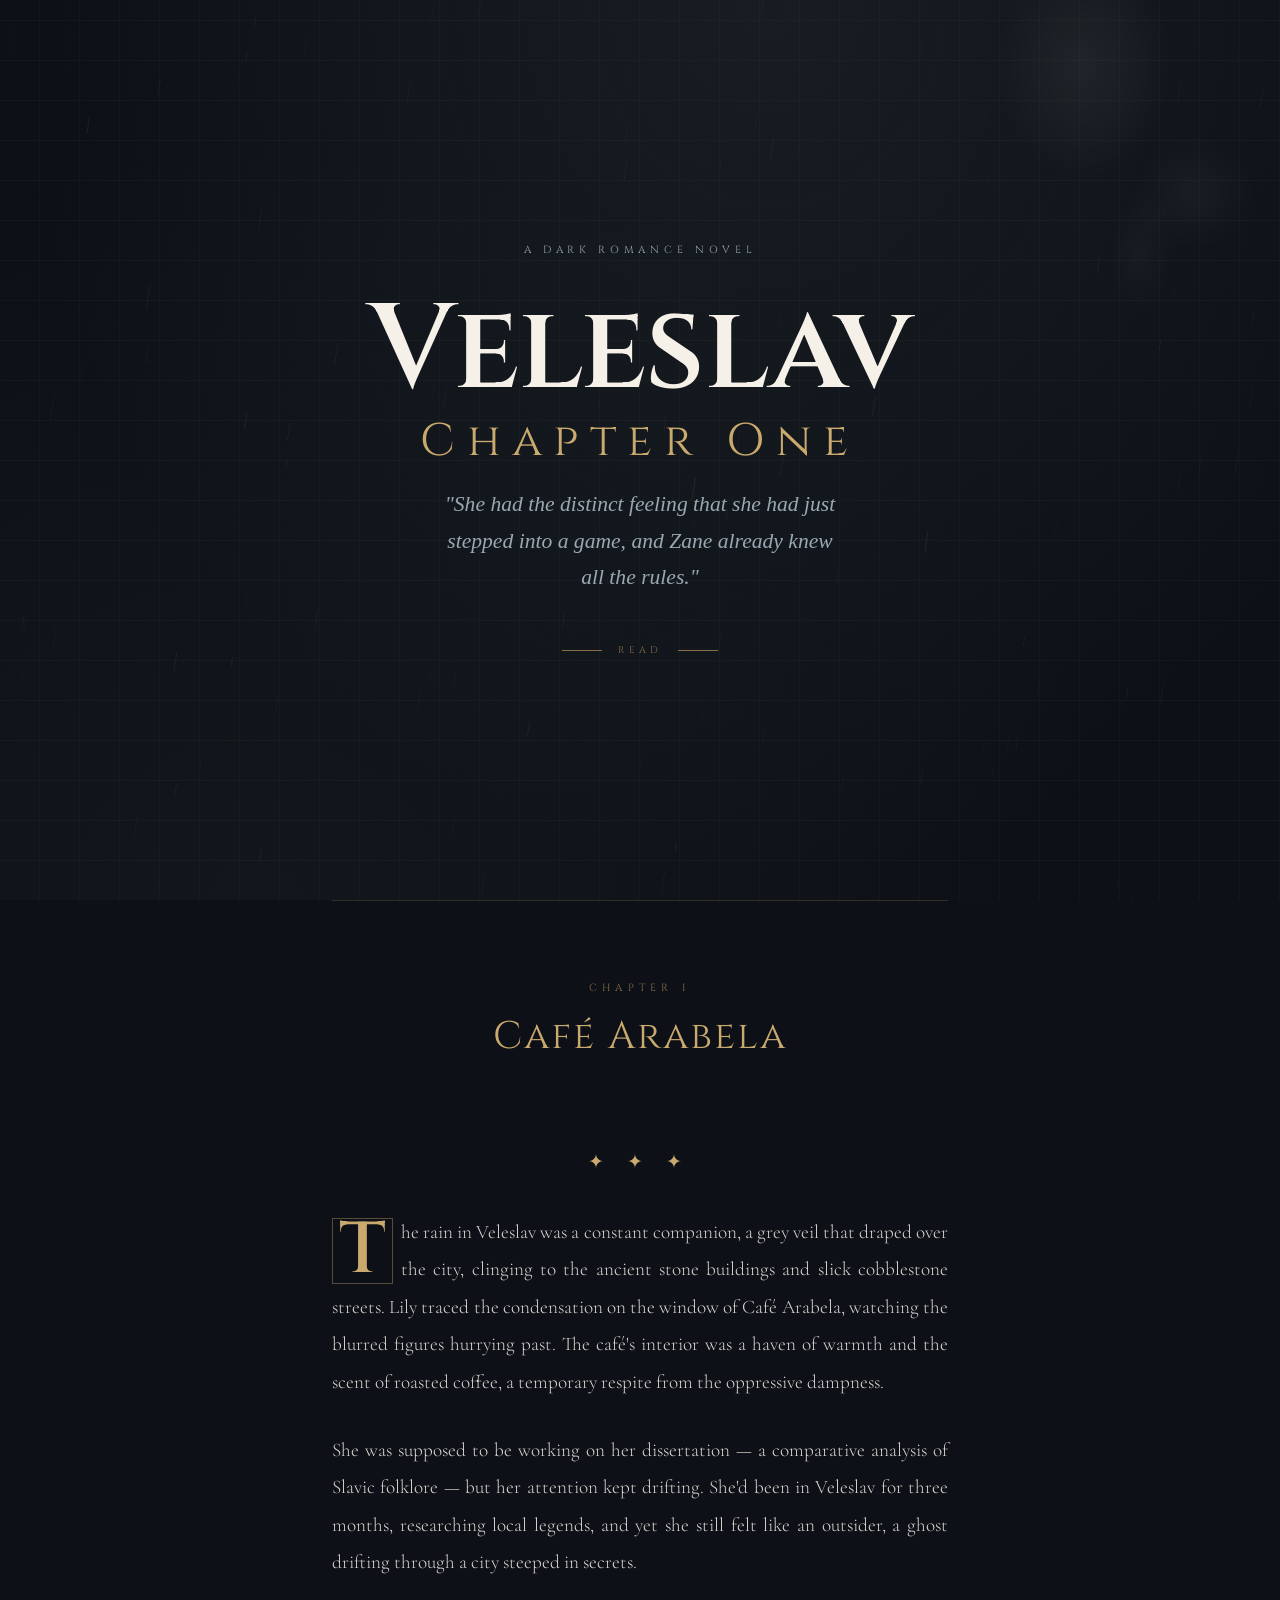
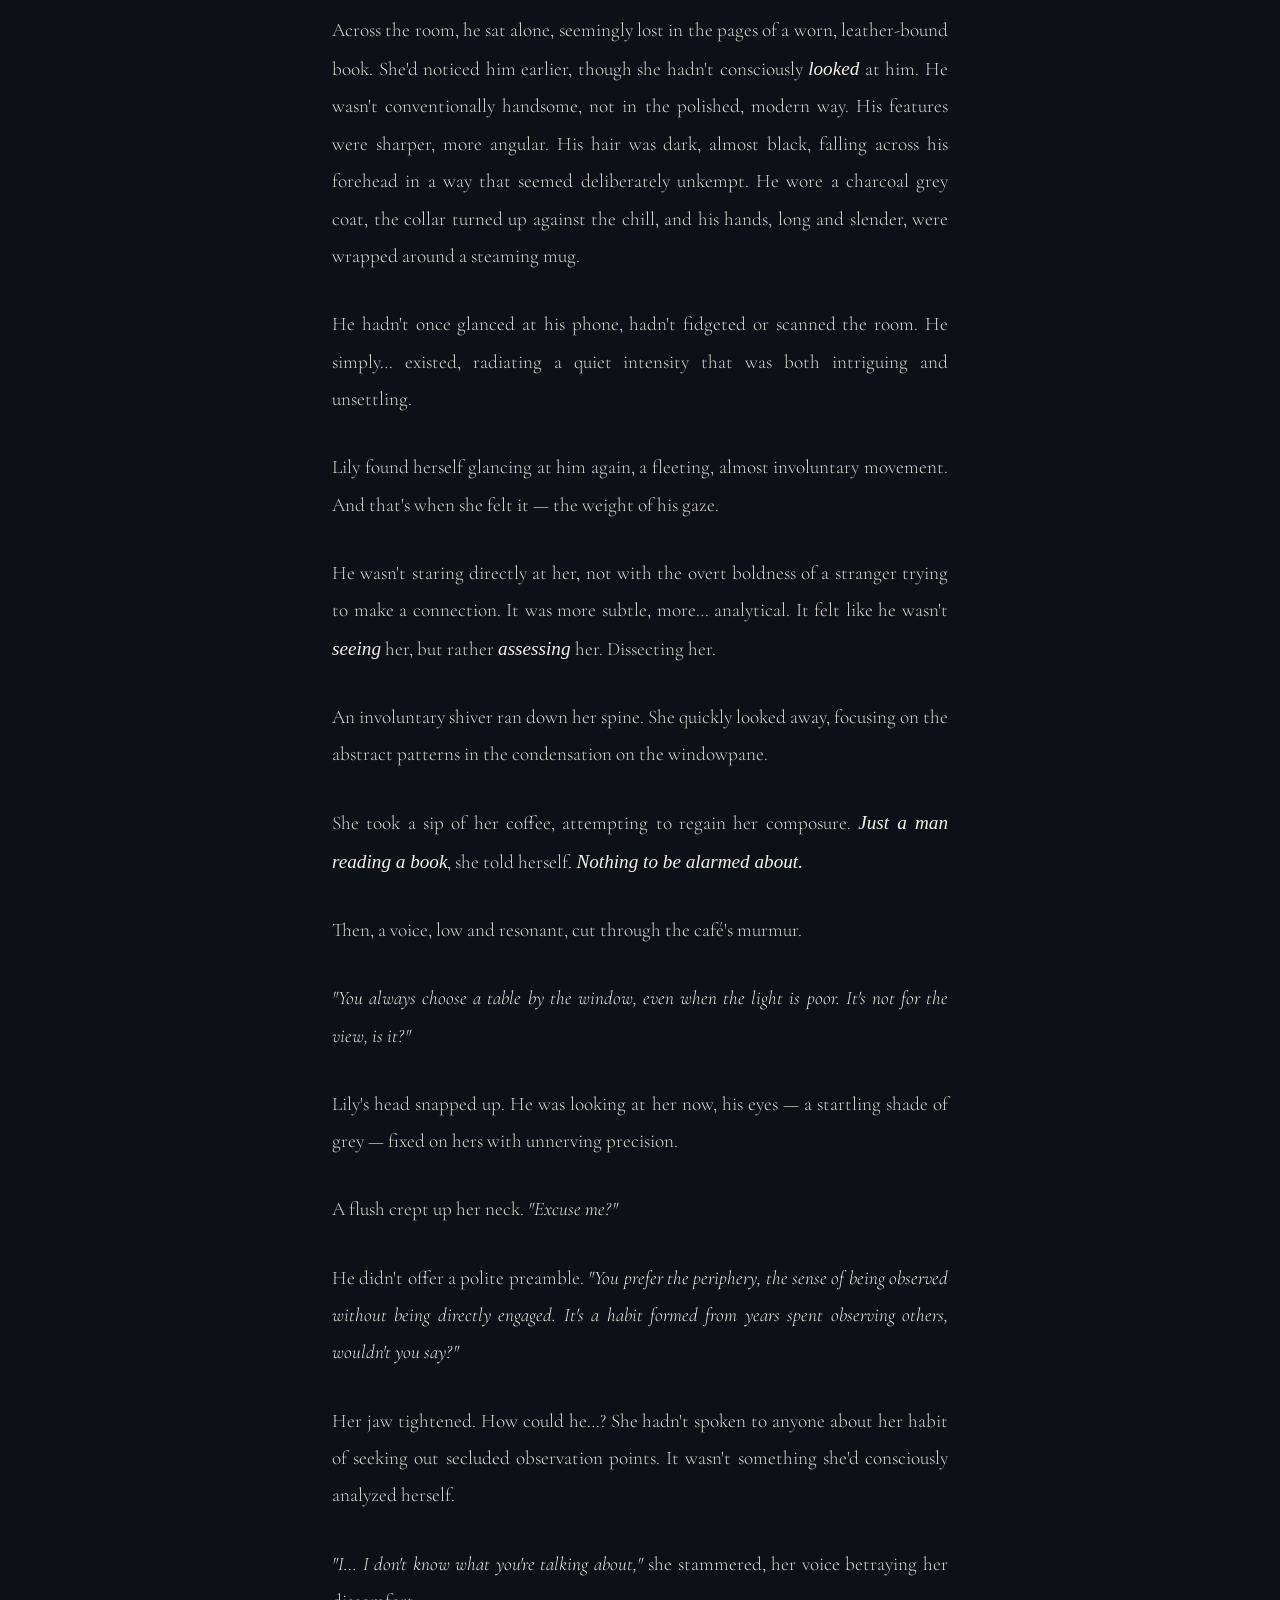
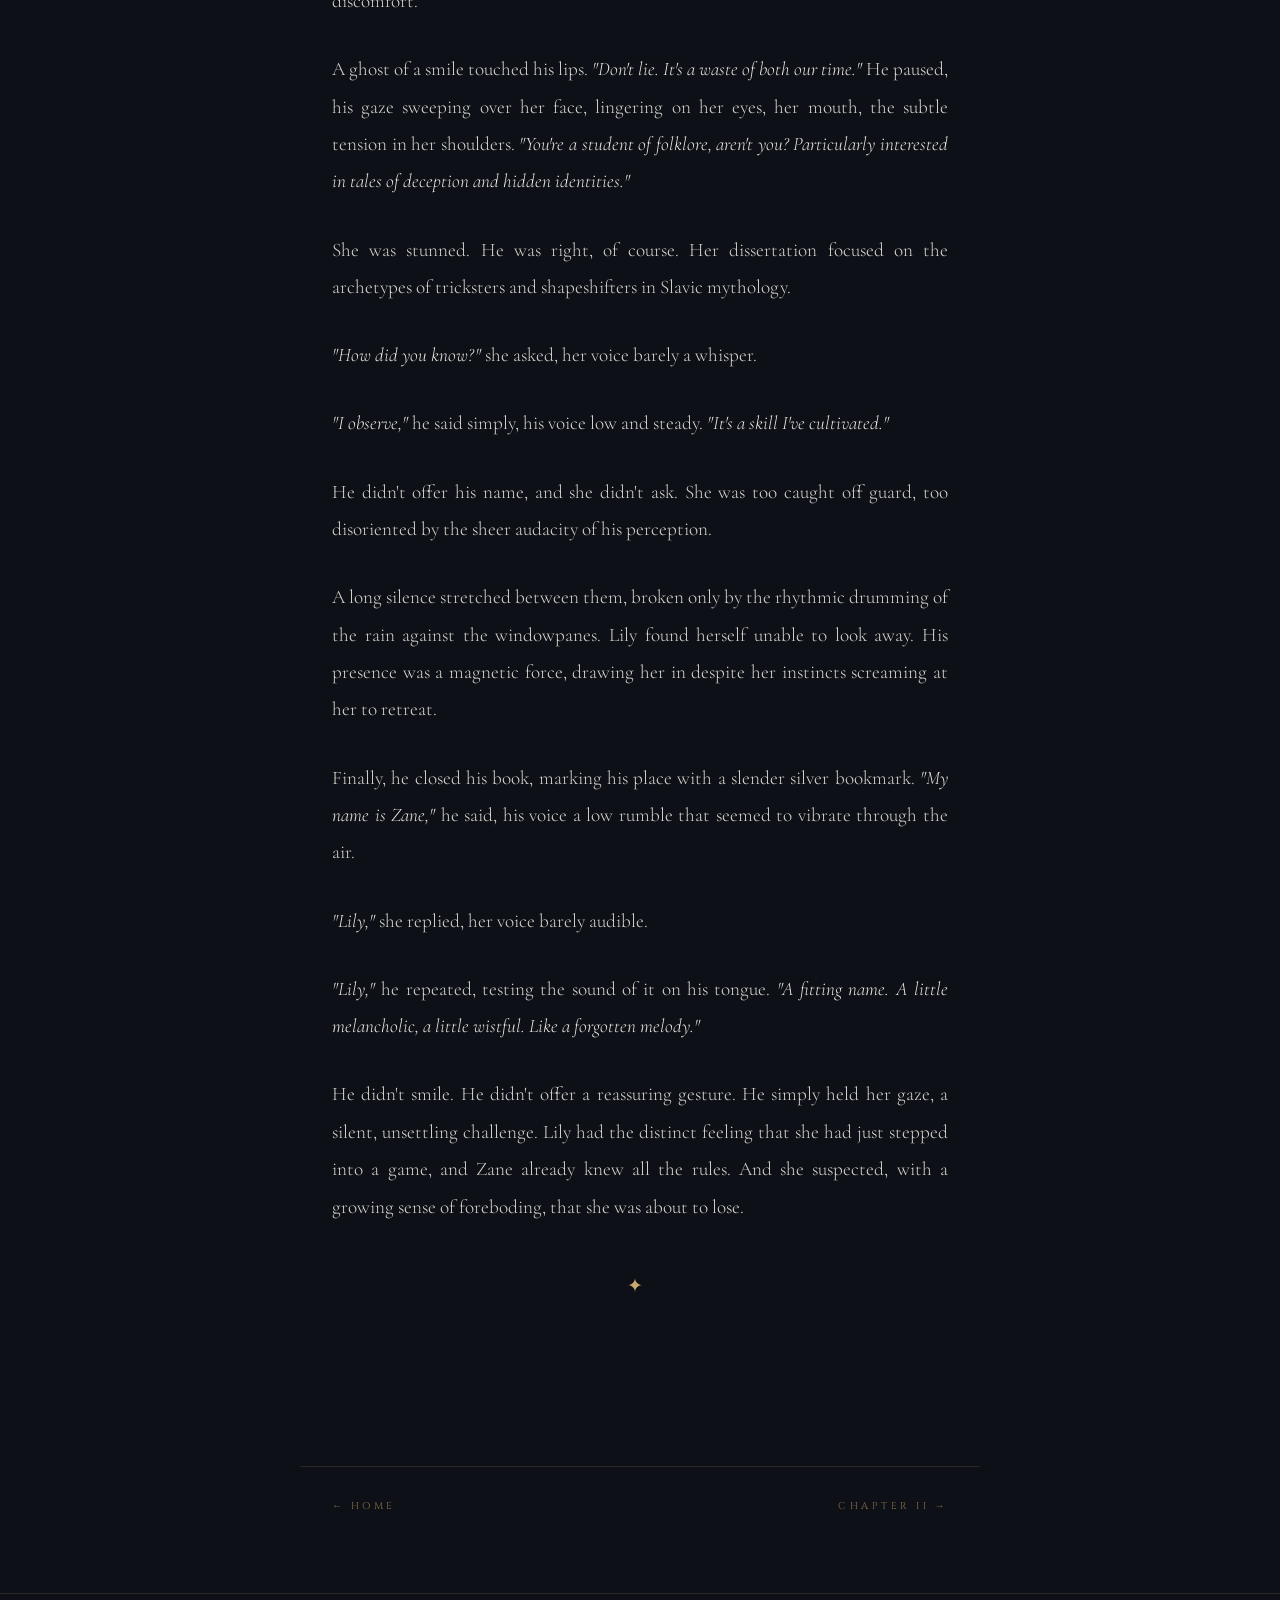
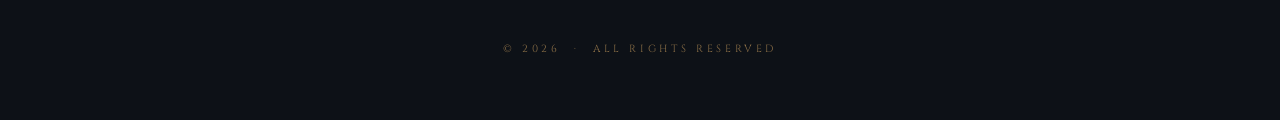
==== chapter1.html @ 071ae00a "Add files via upload" ====
<!DOCTYPE html>
<html lang="en">
<head>
  <meta charset="UTF-8" />
  <meta name="viewport" content="width=device-width, initial-scale=1.0"/>
  <title>Chapter One — Veleslav</title>
  <link href="https://fonts.googleapis.com/css2?family=Cormorant+Garamond:ital,wght@0,300;0,400;0,600;1,300;1,400&family=Cinzel:wght@400;600&family=IM+Fell+English:ital@0;1&display=swap" rel="stylesheet"/>
  <style>
    :root {
      --ink: #1a1410;
      --parchment: #f5f0e8;
      --sepia: #8b6f47;
      --mist: #9aa8b2;
      --accent: #c9a96e;
      --deep: #0d1117;
    }

    *, *::before, *::after { box-sizing: border-box; margin: 0; padding: 0; }

    html { scroll-behavior: smooth; }

    body {
      background-color: var(--deep);
      color: var(--parchment);
      font-family: 'Cormorant Garamond', serif;
      font-weight: 300;
      min-height: 100vh;
      overflow-x: hidden;
      cursor: default;
    }

    /* ── Rain canvas ── */
    #rain {
      position: fixed;
      inset: 0;
      pointer-events: none;
      z-index: 0;
      opacity: 0.18;
    }

    /* ── Fog overlay ── */
    .fog {
      position: fixed;
      inset: 0;
      pointer-events: none;
      z-index: 1;
      background: radial-gradient(ellipse at 60% 0%, rgba(154,168,178,0.08) 0%, transparent 70%),
                  radial-gradient(ellipse at 20% 100%, rgba(100,120,130,0.06) 0%, transparent 60%);
    }

    /* ── Hero ── */
    .hero {
      position: relative;
      z-index: 2;
      min-height: 100vh;
      display: flex;
      flex-direction: column;
      align-items: center;
      justify-content: center;
      text-align: center;
      padding: 4rem 2rem;
    }

    .hero::before {
      content: '';
      position: absolute;
      inset: 0;
      background:
        repeating-linear-gradient(0deg, transparent, transparent 39px, rgba(201,169,110,0.04) 39px, rgba(201,169,110,0.04) 40px),
        repeating-linear-gradient(90deg, transparent, transparent 39px, rgba(201,169,110,0.03) 39px, rgba(201,169,110,0.03) 40px);
      pointer-events: none;
    }

    .hero-eyebrow {
      font-family: 'Cinzel', serif;
      font-size: 0.65rem;
      letter-spacing: 0.45em;
      color: var(--mist);
      text-transform: uppercase;
      margin-bottom: 2.5rem;
      opacity: 0;
      animation: fadeUp 1.2s ease forwards 0.3s;
    }

    .hero-title {
      font-family: 'Cinzel', serif;
      font-size: clamp(3rem, 10vw, 7.5rem);
      font-weight: 600;
      line-height: 0.9;
      color: var(--parchment);
      letter-spacing: -0.01em;
      margin-bottom: 1.5rem;
      opacity: 0;
      animation: fadeUp 1.4s ease forwards 0.5s;
    }

    .hero-title span {
      display: block;
      color: var(--accent);
      font-size: 0.38em;
      font-weight: 400;
      letter-spacing: 0.25em;
      margin-top: 1rem;
    }

    .hero-subtitle {
      font-family: 'IM Fell English', serif;
      font-style: italic;
      font-size: clamp(1rem, 2.5vw, 1.35rem);
      color: var(--mist);
      max-width: 38ch;
      line-height: 1.7;
      margin-bottom: 3rem;
      opacity: 0;
      animation: fadeUp 1.4s ease forwards 0.75s;
    }

    .scroll-cue {
      font-family: 'Cinzel', serif;
      font-size: 0.6rem;
      letter-spacing: 0.4em;
      color: var(--sepia);
      text-transform: uppercase;
      opacity: 0;
      animation: fadeUp 1s ease forwards 1.4s, pulse 2.5s ease-in-out infinite 2.4s;
      display: flex;
      align-items: center;
      gap: 1rem;
    }
    .scroll-cue::before, .scroll-cue::after {
      content: '';
      display: block;
      width: 40px;
      height: 1px;
      background: var(--sepia);
    }

    /* ── Divider ── */
    .ornament {
      text-align: center;
      color: var(--accent);
      font-size: 1.2rem;
      opacity: 0.6;
      margin: 2.5rem 0;
      letter-spacing: 0.5em;
    }

    /* ── Chapter body ── */
    .chapter {
      position: relative;
      z-index: 2;
      max-width: 680px;
      margin: 0 auto;
      padding: 0 2rem 8rem;
    }

    .chapter-header {
      text-align: center;
      padding: 5rem 0 3rem;
      border-top: 1px solid rgba(201,169,110,0.2);
    }

    .chapter-label {
      font-family: 'Cinzel', serif;
      font-size: 0.65rem;
      letter-spacing: 0.5em;
      color: var(--sepia);
      text-transform: uppercase;
      display: block;
      margin-bottom: 1rem;
    }

    .chapter-name {
      font-family: 'Cinzel', serif;
      font-size: clamp(1.6rem, 4vw, 2.4rem);
      font-weight: 400;
      color: var(--accent);
      letter-spacing: 0.05em;
    }

    /* ── Prose ── */
    .prose p {
      font-size: clamp(1.05rem, 2vw, 1.2rem);
      line-height: 1.95;
      color: rgba(245,240,232,0.88);
      margin-bottom: 1.6em;
      text-align: justify;
      hyphens: auto;
    }

    .prose p:first-child::first-letter {
      font-family: 'Cinzel', serif;
      font-size: 4.5rem;
      font-weight: 600;
      color: var(--accent);
      float: left;
      line-height: 0.8;
      margin: 0.05em 0.12em 0 0;
      padding: 0.05em 0.08em;
      border: 1px solid rgba(201,169,110,0.4);
    }

    .prose em {
      font-family: 'IM Fell English', serif;
      color: var(--parchment);
    }

    /* dialogue gets a subtle highlight */
    .dialogue {
      color: rgba(245,240,232,0.97);
      font-style: italic;
    }

    /* ── Footer ── */
    footer {
      position: relative;
      z-index: 2;
      text-align: center;
      padding: 3rem 2rem 4rem;
      border-top: 1px solid rgba(201,169,110,0.15);
      font-family: 'Cinzel', serif;
      font-size: 0.65rem;
      letter-spacing: 0.35em;
      color: var(--sepia);
      text-transform: uppercase;
    }

    /* ── Animations ── */
    @keyframes fadeUp {
      from { opacity: 0; transform: translateY(22px); }
      to   { opacity: 1; transform: translateY(0); }
    }
    @keyframes pulse {
      0%, 100% { opacity: 0.5; }
      50%       { opacity: 1; }
    }

    /* ── Scroll reveal ── */
    .reveal {
      opacity: 0;
      transform: translateY(18px);
      transition: opacity 0.9s ease, transform 0.9s ease;
    }
    .reveal.visible {
      opacity: 1;
      transform: translateY(0);
    }

    /* ── Window condensation deco ── */
    .window-deco {
      position: fixed;
      top: 0; right: 0;
      width: 280px; height: 320px;
      pointer-events: none;
      z-index: 1;
      opacity: 0.07;
      background:
        radial-gradient(ellipse at 30% 20%, rgba(255,255,255,0.8) 0%, transparent 35%),
        radial-gradient(ellipse at 70% 60%, rgba(255,255,255,0.5) 0%, transparent 25%),
        radial-gradient(ellipse at 50% 80%, rgba(255,255,255,0.4) 0%, transparent 20%);
    }
  </style>
</head>
<body>

<canvas id="rain"></canvas>
<div class="fog"></div>
<div class="window-deco"></div>

<!-- Hero -->
<section class="hero">
  <p class="hero-eyebrow">A Dark Romance Novel</p>
  <h1 class="hero-title">
    Veleslav
    <span>Chapter One</span>
  </h1>
  <p class="hero-subtitle">
    "She had the distinct feeling that she had just stepped into a game, and Zane already knew all the rules."
  </p>
  <div class="scroll-cue">Read</div>
</section>

<!-- Chapter -->
<main class="chapter">
  <header class="chapter-header reveal">
    <span class="chapter-label">Chapter I</span>
    <h2 class="chapter-name">Café Arabela</h2>
  </header>
  <div class="ornament reveal">✦ ✦ ✦</div>

  <div class="prose">

    <p class="reveal">
      The rain in Veleslav was a constant companion, a grey veil that draped over the city, clinging to the ancient stone buildings and slick cobblestone streets. Lily traced the condensation on the window of Café Arabela, watching the blurred figures hurrying past. The café's interior was a haven of warmth and the scent of roasted coffee, a temporary respite from the oppressive dampness.
    </p>

    <p class="reveal">
      She was supposed to be working on her dissertation — a comparative analysis of Slavic folklore — but her attention kept drifting. She'd been in Veleslav for three months, researching local legends, and yet she still felt like an outsider, a ghost drifting through a city steeped in secrets.
    </p>

    <p class="reveal">
      Across the room, he sat alone, seemingly lost in the pages of a worn, leather-bound book. She'd noticed him earlier, though she hadn't consciously <em>looked</em> at him. He wasn't conventionally handsome, not in the polished, modern way. His features were sharper, more angular. His hair was dark, almost black, falling across his forehead in a way that seemed deliberately unkempt. He wore a charcoal grey coat, the collar turned up against the chill, and his hands, long and slender, were wrapped around a steaming mug.
    </p>

    <p class="reveal">
      He hadn't once glanced at his phone, hadn't fidgeted or scanned the room. He simply… existed, radiating a quiet intensity that was both intriguing and unsettling.
    </p>

    <p class="reveal">
      Lily found herself glancing at him again, a fleeting, almost involuntary movement. And that's when she felt it — the weight of his gaze.
    </p>

    <p class="reveal">
      He wasn't staring directly at her, not with the overt boldness of a stranger trying to make a connection. It was more subtle, more… analytical. It felt like he wasn't <em>seeing</em> her, but rather <em>assessing</em> her. Dissecting her.
    </p>

    <p class="reveal">
      An involuntary shiver ran down her spine. She quickly looked away, focusing on the abstract patterns in the condensation on the windowpane.
    </p>

    <p class="reveal">
      She took a sip of her coffee, attempting to regain her composure. <em>Just a man reading a book</em>, she told herself. <em>Nothing to be alarmed about.</em>
    </p>

    <p class="reveal">
      Then, a voice, low and resonant, cut through the café's murmur.
    </p>

    <p class="reveal">
      <span class="dialogue">"You always choose a table by the window, even when the light is poor. It's not for the view, is it?"</span>
    </p>

    <p class="reveal">
      Lily's head snapped up. He was looking at her now, his eyes — a startling shade of grey — fixed on hers with unnerving precision.
    </p>

    <p class="reveal">
      A flush crept up her neck. <span class="dialogue">"Excuse me?"</span>
    </p>

    <p class="reveal">
      He didn't offer a polite preamble. <span class="dialogue">"You prefer the periphery, the sense of being observed without being directly engaged. It's a habit formed from years spent observing others, wouldn't you say?"</span>
    </p>

    <p class="reveal">
      Her jaw tightened. How could he…? She hadn't spoken to anyone about her habit of seeking out secluded observation points. It wasn't something she'd consciously analyzed herself.
    </p>

    <p class="reveal">
      <span class="dialogue">"I… I don't know what you're talking about,"</span> she stammered, her voice betraying her discomfort.
    </p>

    <p class="reveal">
      A ghost of a smile touched his lips. <span class="dialogue">"Don't lie. It's a waste of both our time."</span> He paused, his gaze sweeping over her face, lingering on her eyes, her mouth, the subtle tension in her shoulders. <span class="dialogue">"You're a student of folklore, aren't you? Particularly interested in tales of deception and hidden identities."</span>
    </p>

    <p class="reveal">
      She was stunned. He was right, of course. Her dissertation focused on the archetypes of tricksters and shapeshifters in Slavic mythology.
    </p>

    <p class="reveal">
      <span class="dialogue">"How did you know?"</span> she asked, her voice barely a whisper.
    </p>

    <p class="reveal">
      <span class="dialogue">"I observe,"</span> he said simply, his voice low and steady. <span class="dialogue">"It's a skill I've cultivated."</span>
    </p>

    <p class="reveal">
      He didn't offer his name, and she didn't ask. She was too caught off guard, too disoriented by the sheer audacity of his perception.
    </p>

    <p class="reveal">
      A long silence stretched between them, broken only by the rhythmic drumming of the rain against the windowpanes. Lily found herself unable to look away. His presence was a magnetic force, drawing her in despite her instincts screaming at her to retreat.
    </p>

    <p class="reveal">
      Finally, he closed his book, marking his place with a slender silver bookmark. <span class="dialogue">"My name is Zane,"</span> he said, his voice a low rumble that seemed to vibrate through the air.
    </p>

    <p class="reveal">
      <span class="dialogue">"Lily,"</span> she replied, her voice barely audible.
    </p>

    <p class="reveal">
      <span class="dialogue">"Lily,"</span> he repeated, testing the sound of it on his tongue. <span class="dialogue">"A fitting name. A little melancholic, a little wistful. Like a forgotten melody."</span>
    </p>

    <p class="reveal">
      He didn't smile. He didn't offer a reassuring gesture. He simply held her gaze, a silent, unsettling challenge. Lily had the distinct feeling that she had just stepped into a game, and Zane already knew all the rules. And she suspected, with a growing sense of foreboding, that she was about to lose.
    </p>

  </div>

  <div class="ornament reveal" style="margin-top:3rem;">✦</div>
</main>

<!-- Chapter nav -->
<div style="position:relative;z-index:2;display:flex;justify-content:space-between;align-items:center;max-width:680px;margin:0 auto;padding:2rem 2rem 5rem;border-top:1px solid rgba(201,169,110,0.15);">
  <a href="index.html" style="font-family:'Cinzel',serif;font-size:0.62rem;letter-spacing:0.35em;text-transform:uppercase;color:#8b6f47;text-decoration:none;transition:color 0.3s;" onmouseover="this.style.color='#c9a96e'" onmouseout="this.style.color='#8b6f47'">← Home</a>
  <a href="chapter2.html" style="font-family:'Cinzel',serif;font-size:0.62rem;letter-spacing:0.35em;text-transform:uppercase;color:#8b6f47;text-decoration:none;display:flex;align-items:center;gap:0.6rem;transition:color 0.3s;" onmouseover="this.style.color='#c9a96e'" onmouseout="this.style.color='#8b6f47'">Chapter II →</a>
</div>

<footer>
  &copy; 2026 &nbsp;·&nbsp; All Rights Reserved
</footer>

<script>
  /* ── Rain ── */
  const canvas = document.getElementById('rain');
  const ctx = canvas.getContext('2d');
  let drops = [];

  function resize() {
    canvas.width  = window.innerWidth;
    canvas.height = window.innerHeight;
  }
  resize();
  window.addEventListener('resize', resize);

  function initDrops(n = 160) {
    drops = [];
    for (let i = 0; i < n; i++) {
      drops.push({
        x: Math.random() * canvas.width,
        y: Math.random() * canvas.height,
        len: Math.random() * 18 + 8,
        speed: Math.random() * 2.5 + 1.2,
        opacity: Math.random() * 0.5 + 0.1,
        width: Math.random() * 0.6 + 0.3,
      });
    }
  }
  initDrops();

  function drawRain() {
    ctx.clearRect(0, 0, canvas.width, canvas.height);
    drops.forEach(d => {
      ctx.beginPath();
      ctx.moveTo(d.x, d.y);
      ctx.lineTo(d.x - d.len * 0.15, d.y + d.len);
      ctx.strokeStyle = `rgba(180,200,210,${d.opacity})`;
      ctx.lineWidth = d.width;
      ctx.stroke();
      d.y += d.speed;
      d.x -= d.speed * 0.15;
      if (d.y > canvas.height) {
        d.y = -d.len;
        d.x = Math.random() * canvas.width;
      }
    });
    requestAnimationFrame(drawRain);
  }
  drawRain();

  /* ── Scroll reveal ── */
  const revealEls = document.querySelectorAll('.reveal');
  const observer = new IntersectionObserver((entries) => {
    entries.forEach(e => {
      if (e.isIntersecting) {
        e.target.classList.add('visible');
        observer.unobserve(e.target);
      }
    });
  }, { threshold: 0.12 });
  revealEls.forEach(el => observer.observe(el));
</script>
</body>
</html>
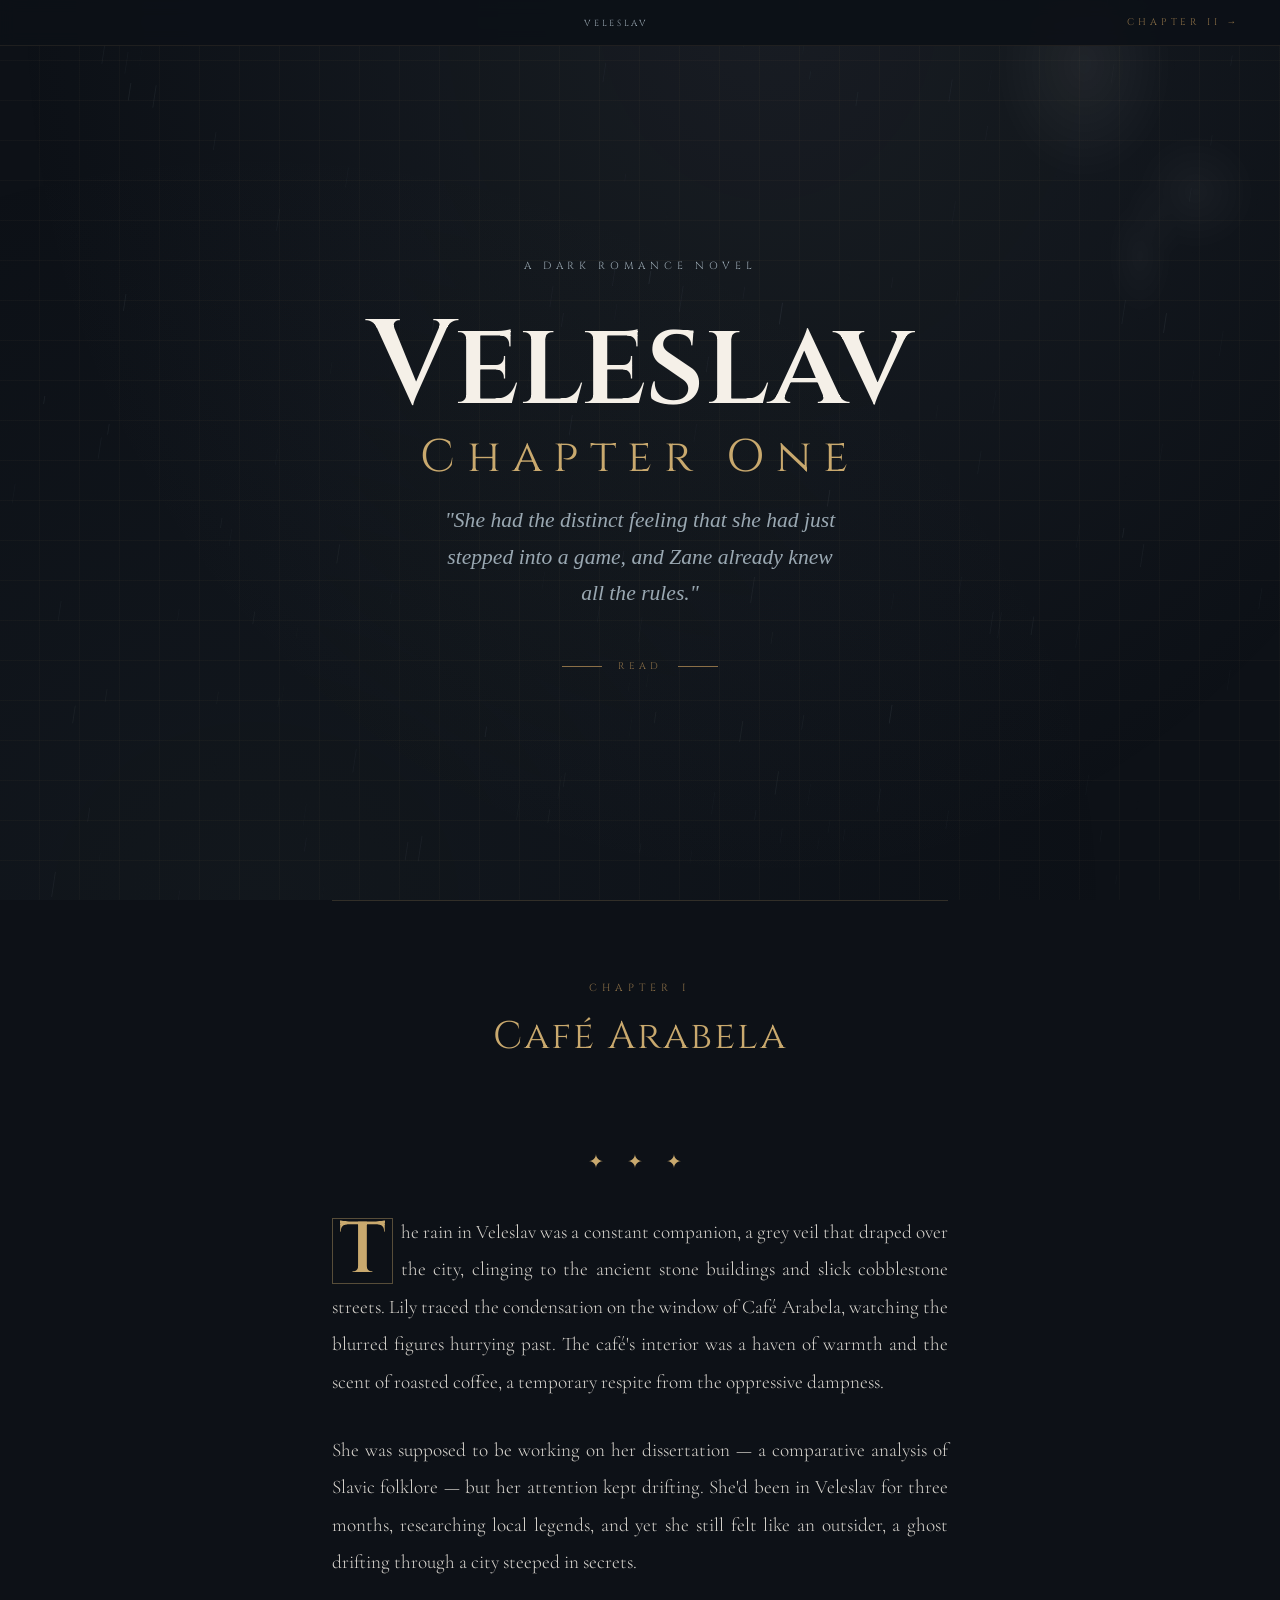
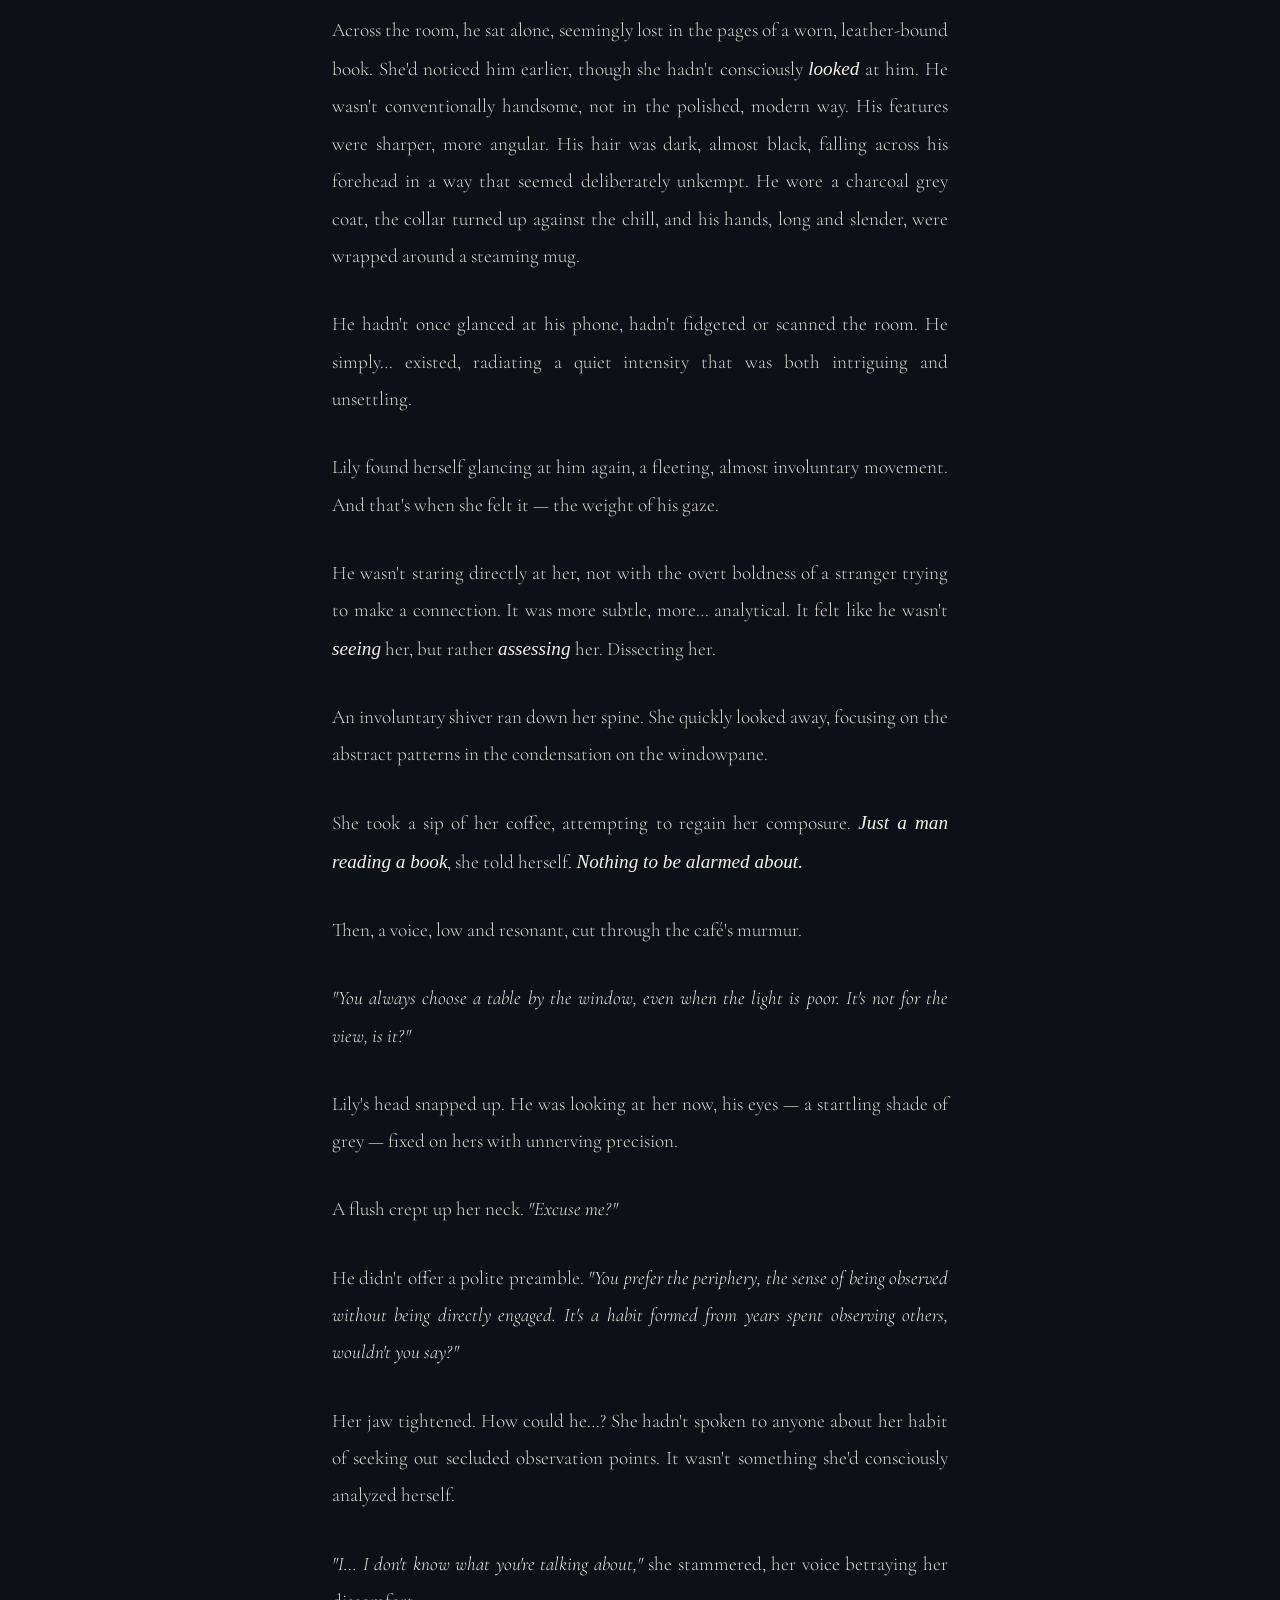
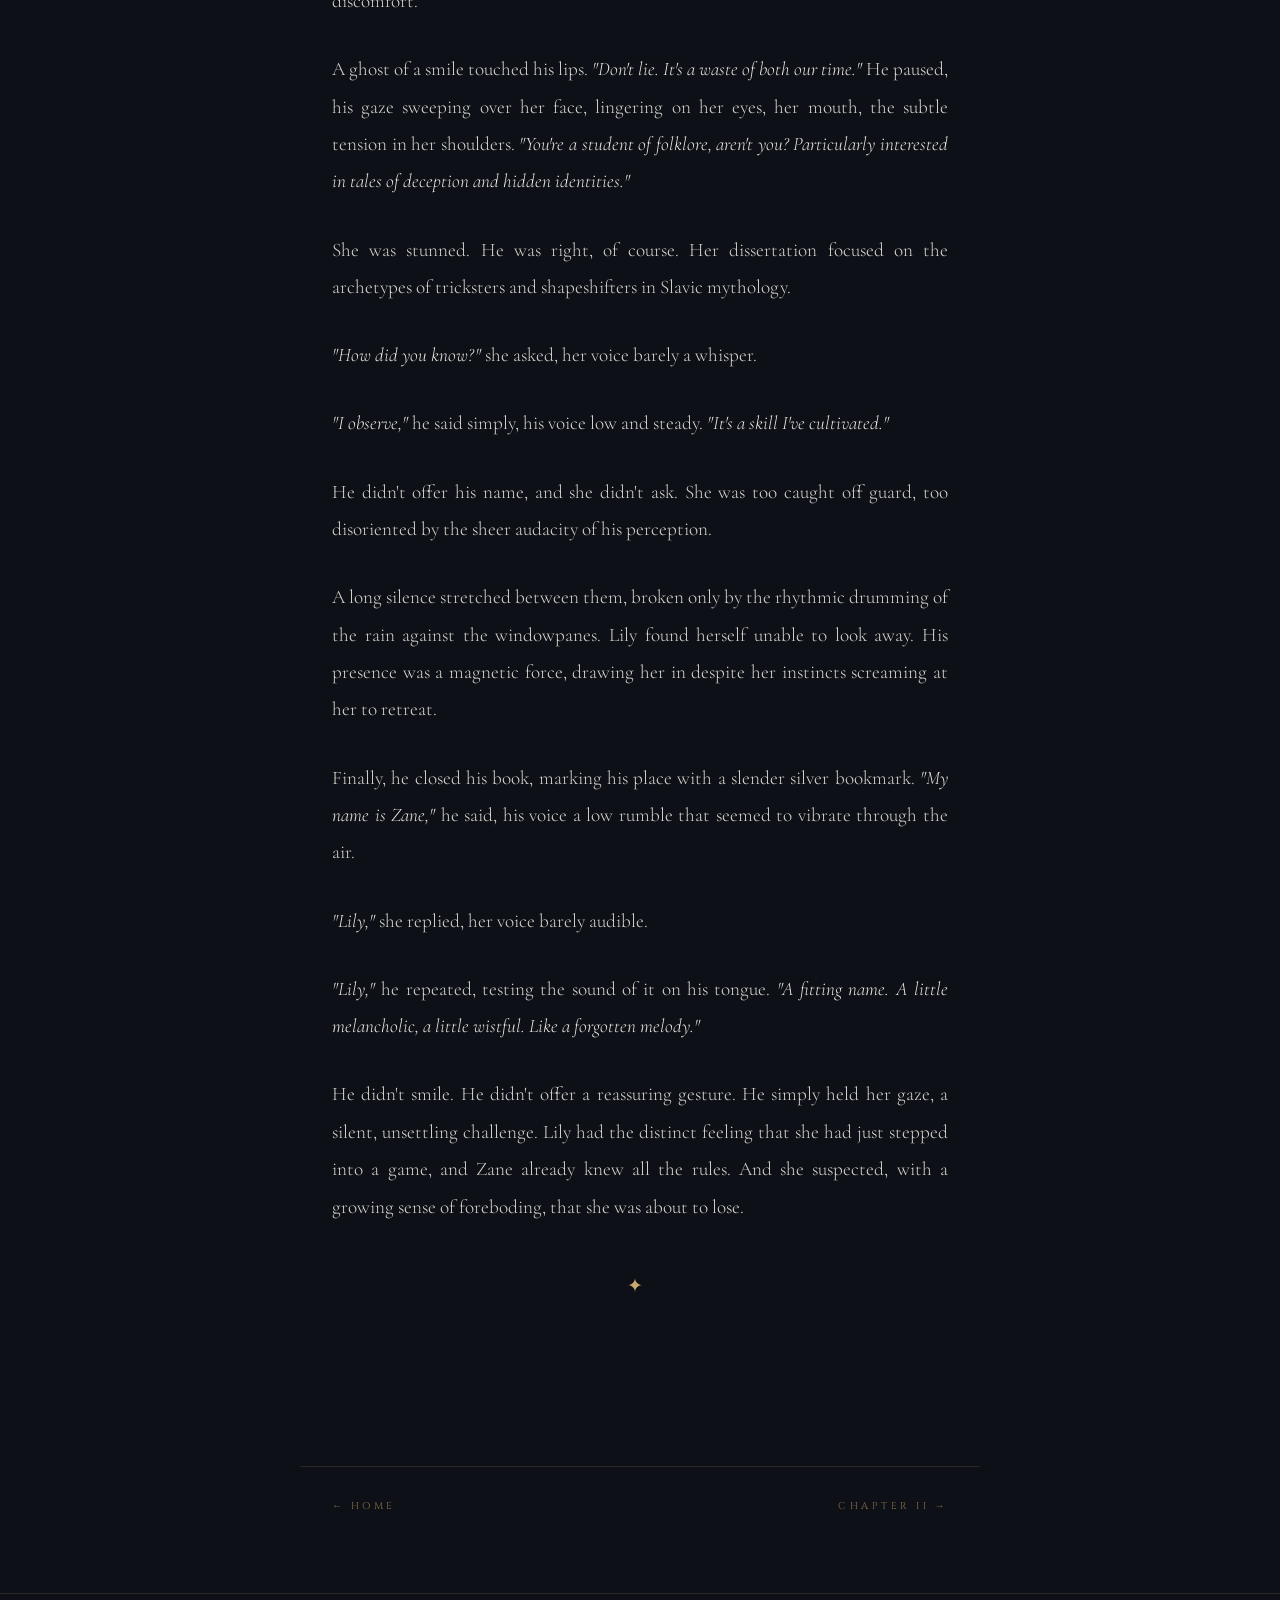
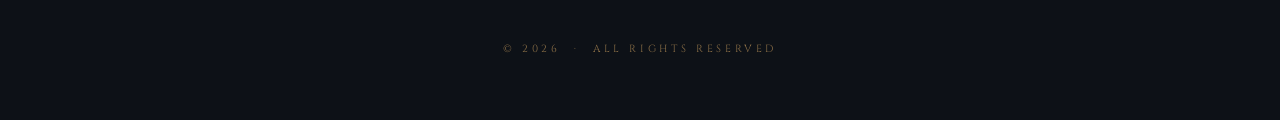
==== commit 2501b32c: "Add fixed top navigation bar to chapter1.html" ====
--- a/chapter1.html
+++ b/chapter1.html
@@ -246,6 +246,23 @@
       transform: translateY(0);
     }
 
+    /* ── Fixed Top Nav ── */
+    nav.topnav {
+      position: fixed; top: 0; left: 0; right: 0;
+      z-index: 20;
+      display: flex; justify-content: space-between; align-items: center;
+      padding: 1rem 2.5rem;
+      background: rgba(13,17,23,0.92);
+      backdrop-filter: blur(8px);
+      border-bottom: 1px solid rgba(201,169,110,0.1);
+      font-family: 'Cinzel', serif;
+      font-size: 0.6rem; letter-spacing: 0.4em; text-transform: uppercase;
+    }
+    nav.topnav a { color: #8b6f47; text-decoration: none; transition: color 0.3s; }
+    nav.topnav a:hover { color: #c9a96e; }
+    nav.topnav .nav-center { color: #9aa8b2; font-size: 0.55rem; letter-spacing: 0.3em; }
+    nav.topnav .nav-ghost { opacity: 0; pointer-events: none; }
+
     /* ── Window condensation deco ── */
     .window-deco {
       position: fixed;
@@ -267,8 +284,14 @@
 <div class="fog"></div>
 <div class="window-deco"></div>
 
+<nav class="topnav">
+  <span class="nav-ghost">← Home</span>
+  <span class="nav-center">Veleslav</span>
+  <a href="chapter2.html">Chapter II →</a>
+</nav>
+
 <!-- Hero -->
-<section class="hero">
+<section class="hero" style="padding-top: 6rem;">
   <p class="hero-eyebrow">A Dark Romance Novel</p>
   <h1 class="hero-title">
     Veleslav
@@ -398,7 +421,7 @@
 <!-- Chapter nav -->
 <div style="position:relative;z-index:2;display:flex;justify-content:space-between;align-items:center;max-width:680px;margin:0 auto;padding:2rem 2rem 5rem;border-top:1px solid rgba(201,169,110,0.15);">
   <a href="index.html" style="font-family:'Cinzel',serif;font-size:0.62rem;letter-spacing:0.35em;text-transform:uppercase;color:#8b6f47;text-decoration:none;transition:color 0.3s;" onmouseover="this.style.color='#c9a96e'" onmouseout="this.style.color='#8b6f47'">← Home</a>
-  <a href="chapter2.html" style="font-family:'Cinzel',serif;font-size:0.62rem;letter-spacing:0.35em;text-transform:uppercase;color:#8b6f47;text-decoration:none;display:flex;align-items:center;gap:0.6rem;transition:color 0.3s;" onmouseover="this.style.color='#c9a96e'" onmouseout="this.style.color='#8b6f47'">Chapter II →</a>
+  <a href="chapter2.html" style="font-family:'Cinzel',serif;font-size:0.62rem;letter-spacing:0.35em;text-transform:uppercase;color:#8b6f47;text-decoration:none;transition:color 0.3s;" onmouseover="this.style.color='#c9a96e'" onmouseout="this.style.color='#8b6f47'">Chapter II →</a>
 </div>
 
 <footer>
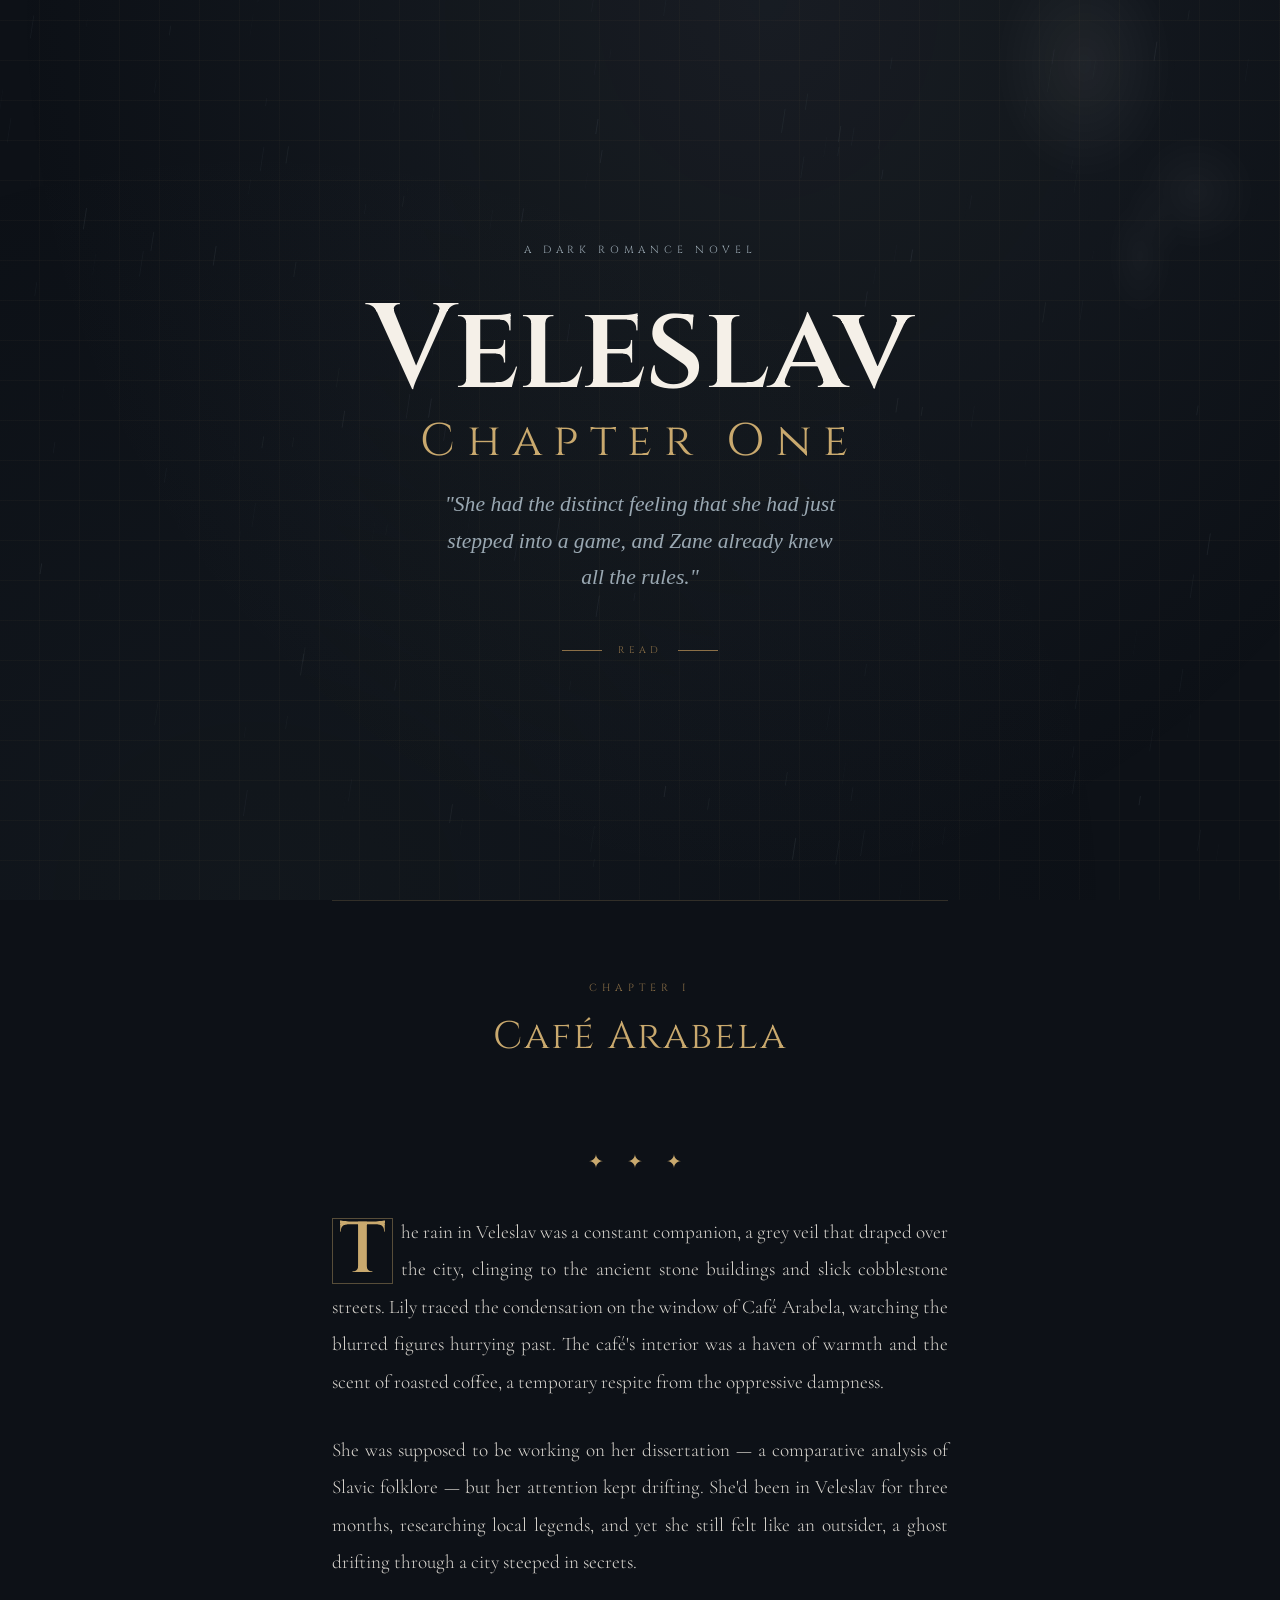
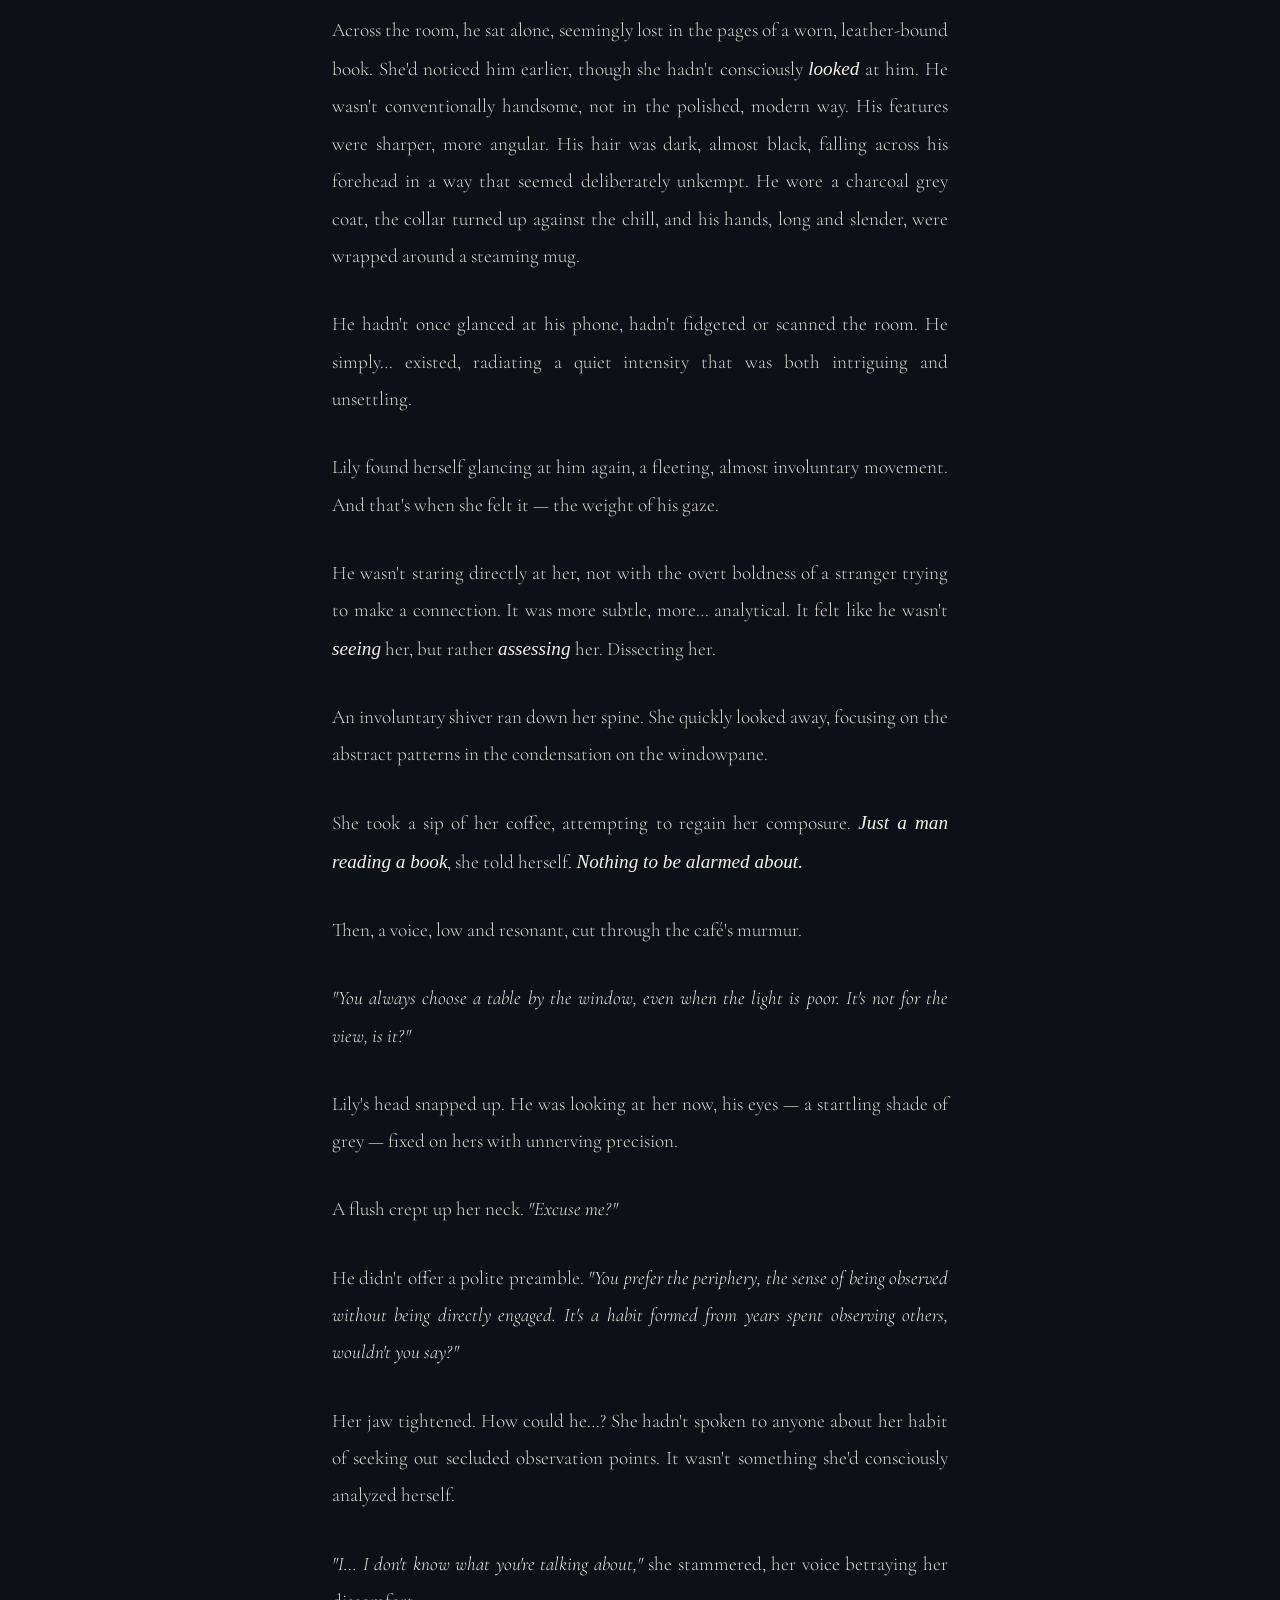
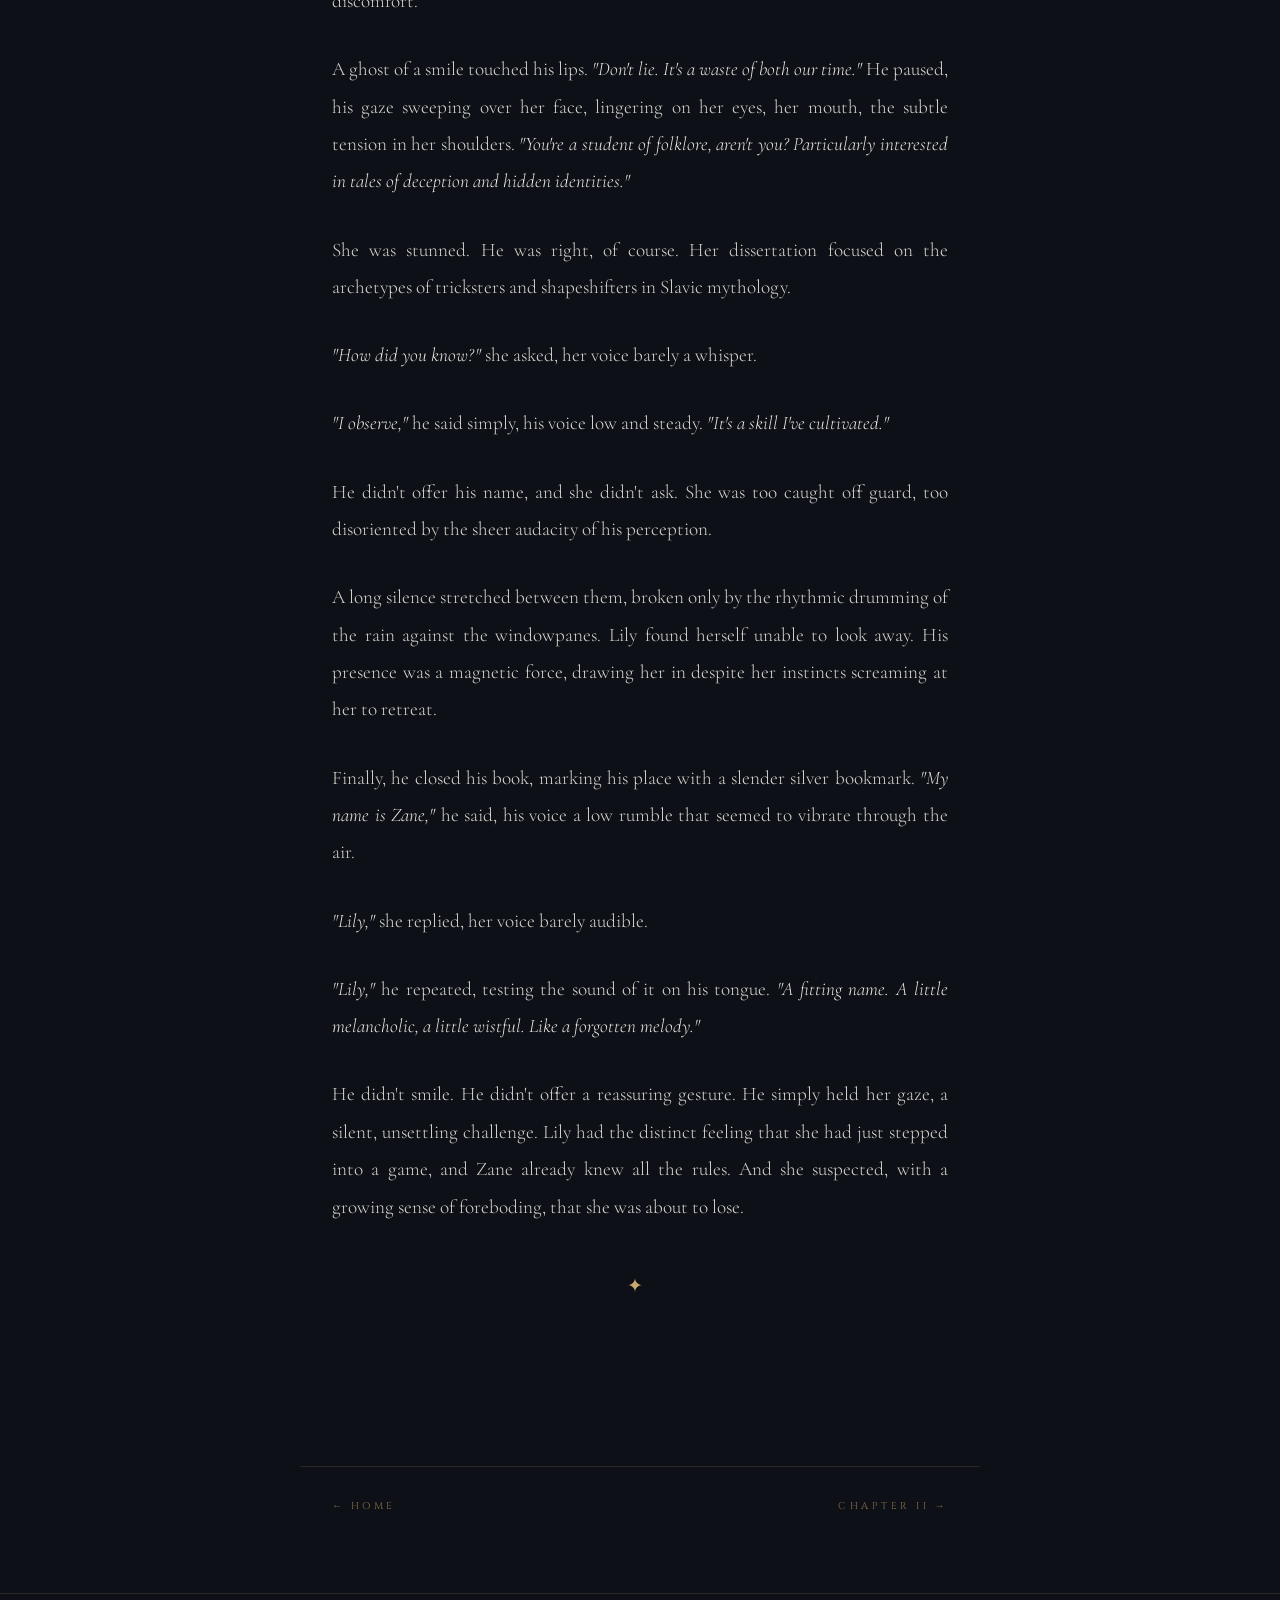
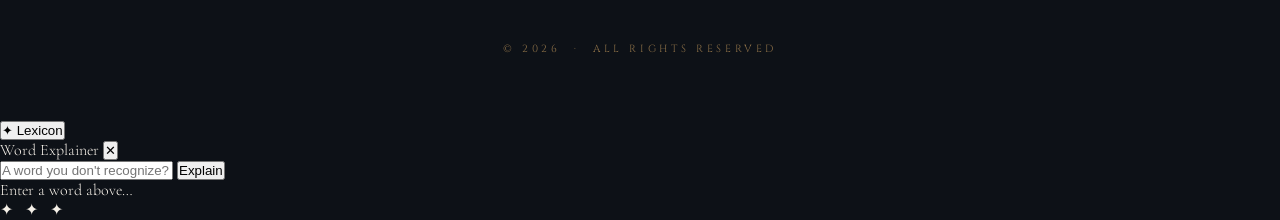
==== commit 19448aac: "Refactor navigation and add word explainer widget Removed fixed top navigation and added a word expl" ====
--- a/chapter1.html
+++ b/chapter1.html
@@ -246,23 +246,6 @@
       transform: translateY(0);
     }
 
-    /* ── Fixed Top Nav ── */
-    nav.topnav {
-      position: fixed; top: 0; left: 0; right: 0;
-      z-index: 20;
-      display: flex; justify-content: space-between; align-items: center;
-      padding: 1rem 2.5rem;
-      background: rgba(13,17,23,0.92);
-      backdrop-filter: blur(8px);
-      border-bottom: 1px solid rgba(201,169,110,0.1);
-      font-family: 'Cinzel', serif;
-      font-size: 0.6rem; letter-spacing: 0.4em; text-transform: uppercase;
-    }
-    nav.topnav a { color: #8b6f47; text-decoration: none; transition: color 0.3s; }
-    nav.topnav a:hover { color: #c9a96e; }
-    nav.topnav .nav-center { color: #9aa8b2; font-size: 0.55rem; letter-spacing: 0.3em; }
-    nav.topnav .nav-ghost { opacity: 0; pointer-events: none; }
-
     /* ── Window condensation deco ── */
     .window-deco {
       position: fixed;
@@ -277,6 +260,7 @@
         radial-gradient(ellipse at 50% 80%, rgba(255,255,255,0.4) 0%, transparent 20%);
     }
   </style>
+  <link rel="stylesheet" href="word-explainer.css"/>
 </head>
 <body>
 
@@ -284,14 +268,8 @@
 <div class="fog"></div>
 <div class="window-deco"></div>
 
-<nav class="topnav">
-  <span class="nav-ghost">← Home</span>
-  <span class="nav-center">Veleslav</span>
-  <a href="chapter2.html">Chapter II →</a>
-</nav>
-
 <!-- Hero -->
-<section class="hero" style="padding-top: 6rem;">
+<section class="hero">
   <p class="hero-eyebrow">A Dark Romance Novel</p>
   <h1 class="hero-title">
     Veleslav
@@ -421,7 +399,7 @@
 <!-- Chapter nav -->
 <div style="position:relative;z-index:2;display:flex;justify-content:space-between;align-items:center;max-width:680px;margin:0 auto;padding:2rem 2rem 5rem;border-top:1px solid rgba(201,169,110,0.15);">
   <a href="index.html" style="font-family:'Cinzel',serif;font-size:0.62rem;letter-spacing:0.35em;text-transform:uppercase;color:#8b6f47;text-decoration:none;transition:color 0.3s;" onmouseover="this.style.color='#c9a96e'" onmouseout="this.style.color='#8b6f47'">← Home</a>
-  <a href="chapter2.html" style="font-family:'Cinzel',serif;font-size:0.62rem;letter-spacing:0.35em;text-transform:uppercase;color:#8b6f47;text-decoration:none;transition:color 0.3s;" onmouseover="this.style.color='#c9a96e'" onmouseout="this.style.color='#8b6f47'">Chapter II →</a>
+  <a href="chapter2.html" style="font-family:'Cinzel',serif;font-size:0.62rem;letter-spacing:0.35em;text-transform:uppercase;color:#8b6f47;text-decoration:none;display:flex;align-items:center;gap:0.6rem;transition:color 0.3s;" onmouseover="this.style.color='#c9a96e'" onmouseout="this.style.color='#8b6f47'">Chapter II →</a>
 </div>
 
 <footer>
@@ -488,5 +466,36 @@
   }, { threshold: 0.12 });
   revealEls.forEach(el => observer.observe(el));
 </script>
+
+<!-- ── Word Explainer Widget ── -->
+<div id="word-explainer">
+  <button id="we-toggle" aria-label="Open word explainer">
+    <span class="we-rune">✦</span>
+    Lexicon
+  </button>
+  <div id="we-panel" class="we-hidden" role="dialog" aria-label="Word Explainer">
+    <div class="we-header">
+      <span class="we-title">Word Explainer</span>
+      <button class="we-close" id="we-close" aria-label="Close">✕</button>
+    </div>
+    <div class="we-input-row">
+      <input
+        id="we-input"
+        type="text"
+        placeholder="A word you don't recognize?"
+        autocomplete="off"
+        autocorrect="off"
+        spellcheck="false"
+        maxlength="60"
+        aria-label="Enter a word"
+      />
+      <button id="we-btn" aria-label="Explain word">Explain</button>
+    </div>
+    <div id="we-output" class="we-empty" aria-live="polite">Enter a word above…</div>
+    <div class="we-ornament">✦ &nbsp; ✦ &nbsp; ✦</div>
+  </div>
+</div>
+<script src="word-explainer.js"></script>
+
 </body>
 </html>
